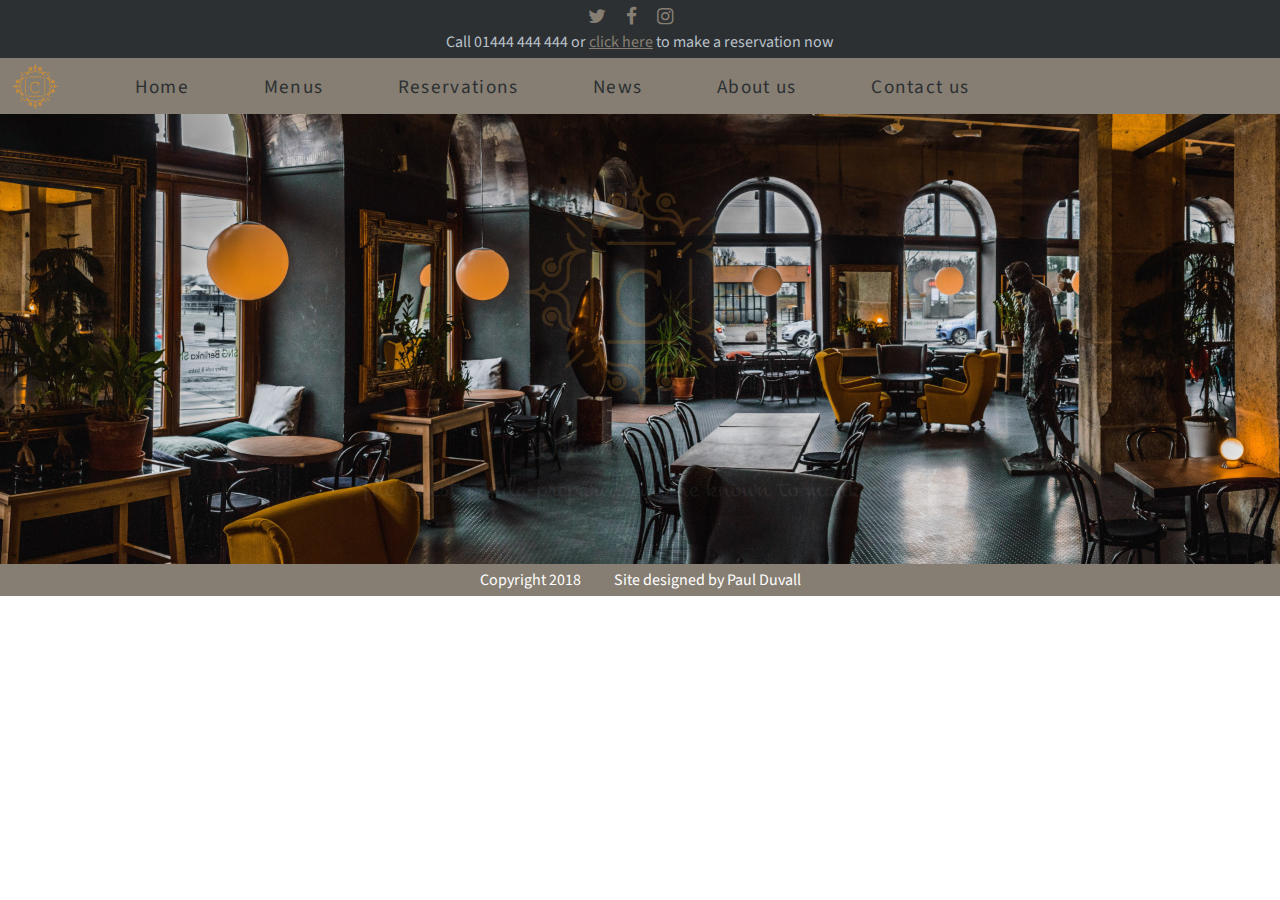
==== about_us.html @ 7b4ad269 "New pages added, bugs fixed on homepage, menu page build started" ====
<!DOCTYPE html>
<html lang="en">
<head>
  <meta charset="UTF-8">
  <meta name="viewport" content="width=device-width, initial-scale=1.0">
  <meta http-equiv="X-UA-Compatible" content="ie=edge">
  <title>Claude's restaurant - fine dining for all</title>
  <link rel="stylesheet" href="https://maxcdn.bootstrapcdn.com/font-awesome/4.3.0/css/font-awesome.min.css">
  <link href="https://fonts.googleapis.com/css?family=Source+Sans+Pro|Montez" rel="stylesheet">
  <!-- <link rel="stylesheet" type="text/css" href="css/animate.css"> -->
  <link rel="stylesheet" type="text/css" href="css/slicknav.min.css">
  <link rel="stylesheet" type="text/css" href="css/style.css">
  <link rel="stylesheet" type="text/css" href="css/responsive.css">
  
</head>
<body>

  <header>
    <section class="section--top">
      <div class="social_media_icons">
        <ul>
          <li><a href="#"><i class="fa fa-twitter"></i></a></li>
          <li><a href="#"><i class="fa fa-facebook"></i></a></li>
          <li><a href="#"><i class="fa fa-instagram"></i></a></li>
        </ul>
      </div>
      <p class="top_text">Call 01444 444 444 or <a href="#">click here</a> to make a reservation now</p>
    </section>

    <section class="section--nav">
      <img src="images/logo.gif" alt="Claude's logo" class="nav_logo">
      <nav>
        <ul class="menu" id="menu">
          <li><a href="index.html">Home</a></li>
          <li><a href="menus.html">Menus</a></li>
          <li><a href="reservations.html">Reservations</a></li>
          <li><a href="news.html">News</a></li>
          <li><a href="about_us.html">About us</a></li>
          <li><a href="contact_us.html">Contact us</a></li>
        </ul>
      </nav>
    </section>
</header>

  <!-- ******************** Hero image section ******************** -->

  <section class="section--hero">
      <img src="images/logo.gif" alt="Claudes restaurant logo" class="hero_logo">
      <p class="hero_text fancy_text">Welcome to Claude's!
      <br>The finest panda-prepared cuisine known to mankind...</p>
  </section>







    <!-- ********************* Footer section ********************* -->

    <footer>
      <span class="copyright">Copyright 2018</span> Site designed by Paul Duvall
    </footer>
  
    <script src="js/jquery-3.3.1.min.js" type="text/javascript"></script>
    <script src="js/jquery.slicknav.min.js" type="text/javascript"></script>
    <script src="js/script.js" type="text/javascript"></script>
  
  </body>
  </html>
---- css/style.css ----
:root {
  --clr-khaki: #5E583F;
  --clr-grey-dark: #2c3033;
  --clr-grey-light: #867E72;
  --clr-grey-bright: #B9C1C9;
  --clr-yellow: #DB922C;
}

* {
  box-sizing: border-box;
  margin: 0;
  padding: 0;
}

body {
  color: var(--clr-grey-light);
  font-family: 'Source Sans Pro', sans-serif;
  font-size: 1.2rem;
}

a {
  color: var(--clr-grey-light);
}

h1 {
  font-family: 'Montez', cursive;
  font-weight: 100;
  font-size: 2.4rem;
}

h2 {
  font-family: 'Montez', cursive;
  font-weight: 100;
  font-size: 2.4rem;
}

/* -------------------- SECTION TITLES ---------------------- */

.section_header {
  text-align: center;
  width: 100%;
  margin: 45px 10px 15px 10px;
}

/* -------------------- TOP SECTION ---------------------- */

.slicknav_menu {
  display: none;
  z-index: 1;
}

.section--top {
  display: flex;
  flex-direction: column;
  align-items: center;
  background: var(--clr-grey-dark);
  color: var(--clr-grey-bright);
}

.section--top ul {
  list-style: none;
  display: flex;
}

.section--top li {
  margin: 3px 20px 0 0;
}

.section--top i:hover {
  opacity: 0.7;
}

.section--top p {
  margin-bottom: 5px;
  font-size: 1rem;
}

/* --------------------- NAVIGATION ------------------------ */

.section--nav {
  margin: 0 auto;
  background: var(--clr-grey-light);
  text-align: center;
  /* z-index: 1; */
}

nav {
  color: var(--clr-grey-dark);  
  max-width: 80vw;
}

nav::after {
  content: '';
  display: block;
  height: 0;
  clear: left;
}

.nav_logo {
  width: 50px;
  margin: 3px 0 3px 10px;
  float: left;
}

nav ul {
  display: flex;
  justify-content: space-evenly;
  padding-top: 15px;
  list-style: none;
}

nav li {
  margin-left: 10px;
}

nav a {
  color: inherit;
  text-decoration: none;
  margin-left: 10px;
  letter-spacing: 1.3px;
}

nav a:hover {
  text-decoration: underline;
}

/* --------------------- HERO SECTION ------------------------ */

.section--hero {
  background-image: url(../images/hero-background.jpg);
  background-size: cover;
  background-repeat: no-repeat;
  min-height: 50vh;
  display: flex;
  flex-direction: column;
  align-items: center;
  justify-content: center;
}

.hero_logo {
  display: none;
  max-width: 20vw;
  min-width: 200px;
}

.fancy_text {
  display: none;
  font-family: 'Montez', cursive;
  font-size: 2rem;
  text-align: center;
  color: var(--clr-grey-bright);
  background: rgba(0,0,0,0.4);
  padding: 7px;
  border-radius: 5px;  
}

/* ---------------- AWARDS SECTION -------------------- */

.section--awards {
  display: flex;
  flex-direction: row;
  justify-content: center;
}

.section--awards div {
  display: flex;
  align-items: center;
}

.section--awards div img {
  padding: 15px;
  width: 25vw;
  max-width: 170px;
  filter: grayscale(100%);
}

.section--awards div img:hover {
  filter: grayscale(0);
}

/* ---------------- ABOUT SECTION -------------------- */

.section--about {
  /* border: 2px solid green; */
  display: flex;
  flex-direction: column;
  align-items: center;
}

.about_body {
  /* border: 2px solid red; */
  width: 80vw;
  max-width: 1300px;
  min-height: 500px;
  display: flex;
  flex-direction: row;
  align-items: center;
}

.about_text {
  margin: 10px;
  padding-left: 10px;
  min-width: 350px;
  max-width: 70vw;
}

.about_image {
  /* border: 2px solid purple; */
  margin-left: 10px;
  max-width: 100%;
  height: 100%;
}

.about_image img {
  width: 100%;
  min-width: 250px;
  border-radius: 5px;
}

.about_title {
  text-align: center;
}

.about_para {
  padding-bottom: 15px;
}


/* --------------------- MENU SECTION ------------------------ */

.section--menus {
  display: flex;
  justify-content: center;
  flex-wrap: wrap;
  background: white;
  font-size: 1rem;
}

.menu_item {
  position: relative;
  overflow: hidden;
  width: 350px;
  height: 280px;
  background-size: cover;
  color: white;
  border-radius: 5px;
  margin: 30px;
}

#menu_item_lunch {
  background-image: url(../images/menu-lunch.jpg);
}

#menu_item_dinner {
  background-image: url(../images/menu-dinner.jpg);
}

#menu_item_taster {
  background-image: url(../images/menu-taster.jpg);
}

.menu_info_top {
  background: rgba(0,0,0,0.5);
  padding: 5px 20px;
}

.menu_info_bottom {
  position: absolute; 
  bottom: -110px;
  width: 100%;
  max-height: 40%;
  padding: 15px 20px;
  background: rgba(0,0,0,0.5);
}

.menu_item:hover > .menu_info_bottom {
  display: inline;
  transition: ease 0.8s;
  bottom: 0;
}

/* ---------------- REVIEW SECTION -------------------- */

body {
  font-family: 'Source Sans Pro', sans-serif;
  color: #2c3033;
}

.section--reviews {
  display: flex;
  margin-bottom: 20px;
  justify-content: center;
  flex-wrap: wrap;
  background: white;
  font-size: 1rem;
}

.review_item {
  position: relative;
  overflow: hidden;
  margin: 10px;
  min-width: 220px;
  max-width: 350px;
  with: 100%;
  padding: 10px;
}

.author {
  display: block;
  position: relative;
  margin: 0;
  height: 80px;
  padding: 0 35px;
  z-index: 1;
}

.author img {
  position: absolute;
  display: block;
  padding-right: 10px;
  max-width: 100%;
  height: 80px;
  width: 80px;
  border-radius: 50%;
  right: 50%;
}

.author h4, .author span {
  left: 50%;
  position: absolute;
}

.author h4 {
  position: absolute;
  padding-bottom: 3px;
  bottom: 50%;
  margin: 0;
  font-family: 'Montez', cursive;
  font-size: 1.3rem;
}

.author span {
  position: absolute;
  top: 50%;
  padding-top: 3px;
  margin: 0;
  font-size: 0.9rem;
}

.review_words {
  background: white;
  -webkit-box-shadow: 2px 2px 10px 0px #867E72; 
  box-shadow: 2px 2px 10px 0px #867E72;
  border-radius: 5px;
  position: relative;
  display: block;
  margin: -40px 0 0 ;
  padding: 65px 50px 35px 50px;
  min-height: 220px;
}

.review_words:before,
.review_words:after {
  font-family: 'FontAwesome';
  content: "\201C";
  position: absolute;
  font-size: 50px;
  opacity: 0.3;
  font-style: normal;
}
.review_words:before {
  top: 55px;
  left: 20px;
}
.review_words:after {
  content: "\201D";
  right: 20px;
  bottom: 5px;
}

/* --------------------- FOOTER ------------------------ */

footer {
  padding: 5px;
  background: var(--clr-grey-light);
  color: white;
  text-align: center;
  font-size: 1rem;
}

footer .copyright {
  margin-right: 30px;
}
---- css/responsive.css ----
/* ---------------- RESPONSIVE MEDIA QUERIES -------------------- */

@media all and (max-width: 1000px) {
  /* -------- RESPONSIVE ABOUT SECTION ------------ */

  .about_body {
    flex-direction: column;
  }

  .about_image {
    max-width: 55%;
    text-align: center;
    overflow: hidden;
  }
  
  .about_image img {
    width: 55%;
    
  }

}

@media all and (max-width: 750px) {

  /* -------- RESPONSIVE ABOUT SECTION ------------ */

  .about_body {
    flex-direction: column;
  }

  /* -------- RESPONSIVE MENU ------------ */

  #menu {
    display: none;
  }

  .slicknav_menu {
    display: inline-block;
    position: fixed;
    right: 0;
    top: 0;
    background: var(--clr-grey-dark);
    width: 100%;
    text-align: right;
  }

  .slicknav_menu a {
    color: var(--clr-grey-light);  
    font-size: 1rem;
    letter-spacing: 1.3px;
  }

  /* -------- RESPONSIVE HERO ------------ */

  .nav_logo {
    width: 25%;
    min-width: 175  px;
    margin: 3px 0 3px 10px;
    float: none;
    margin: auto 0;
  }

  .hero_logo {
    display: none;
    height: 0;
  }

  .section--top p {
    z-index: 5;
  }

}

@media all and (max-width: 600px) {

  /* -------- RESPONSIVE TOP SECTION ------------ */
  .top_text {
    /* Removing the top call to action text */
    visibility: hidden;
  }
  
  /* -------- RESPONSIVE AWARDS ------------ */

  .awards {
    display: flex;
    flex-direction: column;
    align-items: center;
  }

  .awards div img {
    width: 50vw;
    max-width: 170px;
  }

}
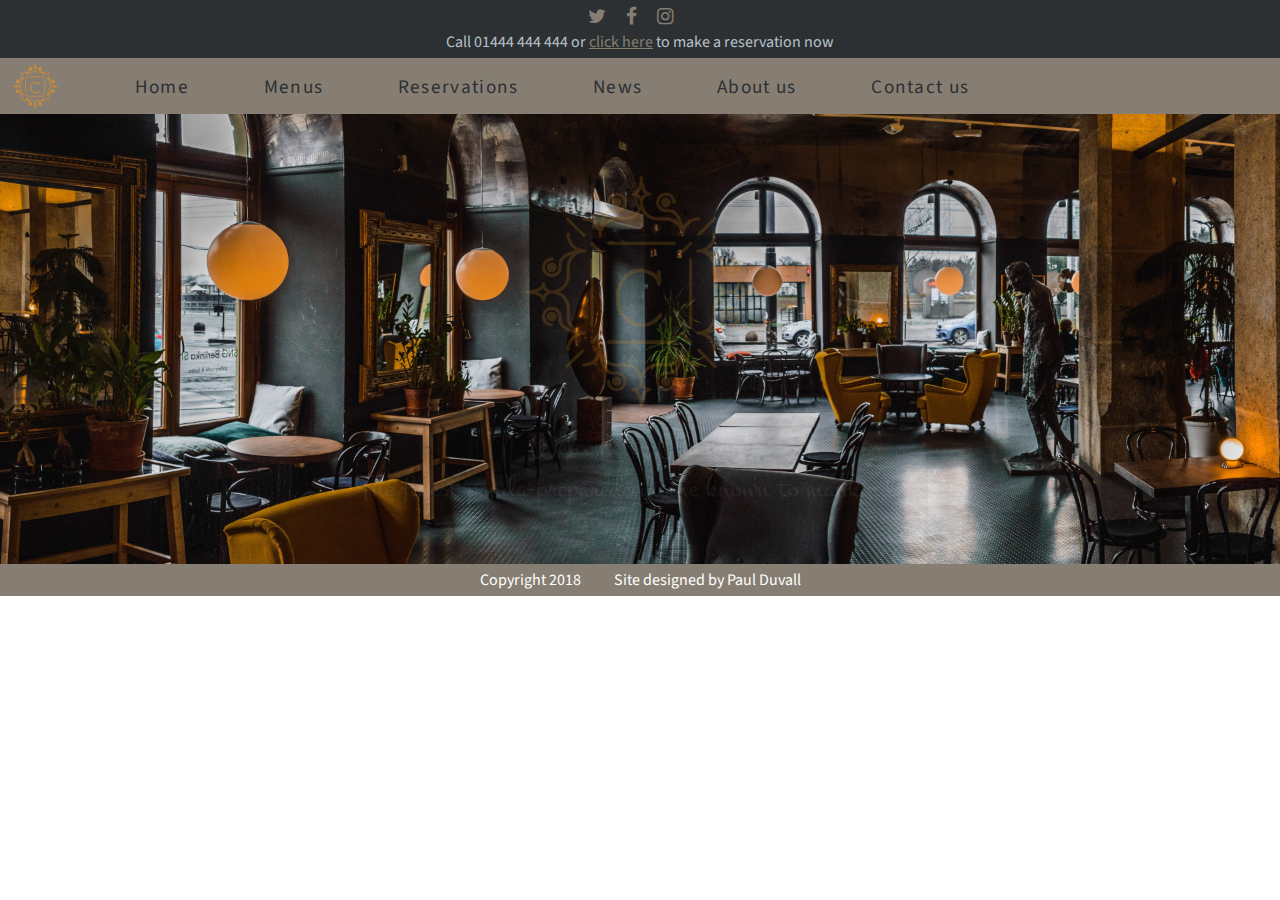
==== commit 192f4e9e: "Styling / layout of reservations page, reservations links on other pages updated" ====
--- a/about_us.html
+++ b/about_us.html
@@ -24,7 +24,7 @@
           <li><a href="#"><i class="fa fa-instagram"></i></a></li>
         </ul>
       </div>
-      <p class="top_text">Call 01444 444 444 or <a href="#">click here</a> to make a reservation now</p>
+      <p class="top_text">Call 01444 444 444 or <a href="reservations.html">click here</a> to make a reservation now</p>
     </section>
 
     <section class="section--nav">
--- a/css/style.css
+++ b/css/style.css
@@ -31,7 +31,12 @@
 h2 {
   font-family: 'Montez', cursive;
   font-weight: 100;
-  font-size: 2.4rem;
+  font-size: 2.8rem;
+}
+
+h3 {
+  font-family: 'Source Sans Pro', sans-serif;
+  font-size: 1.2rem;
 }
 
 /* -------------------- SECTION TITLES ---------------------- */
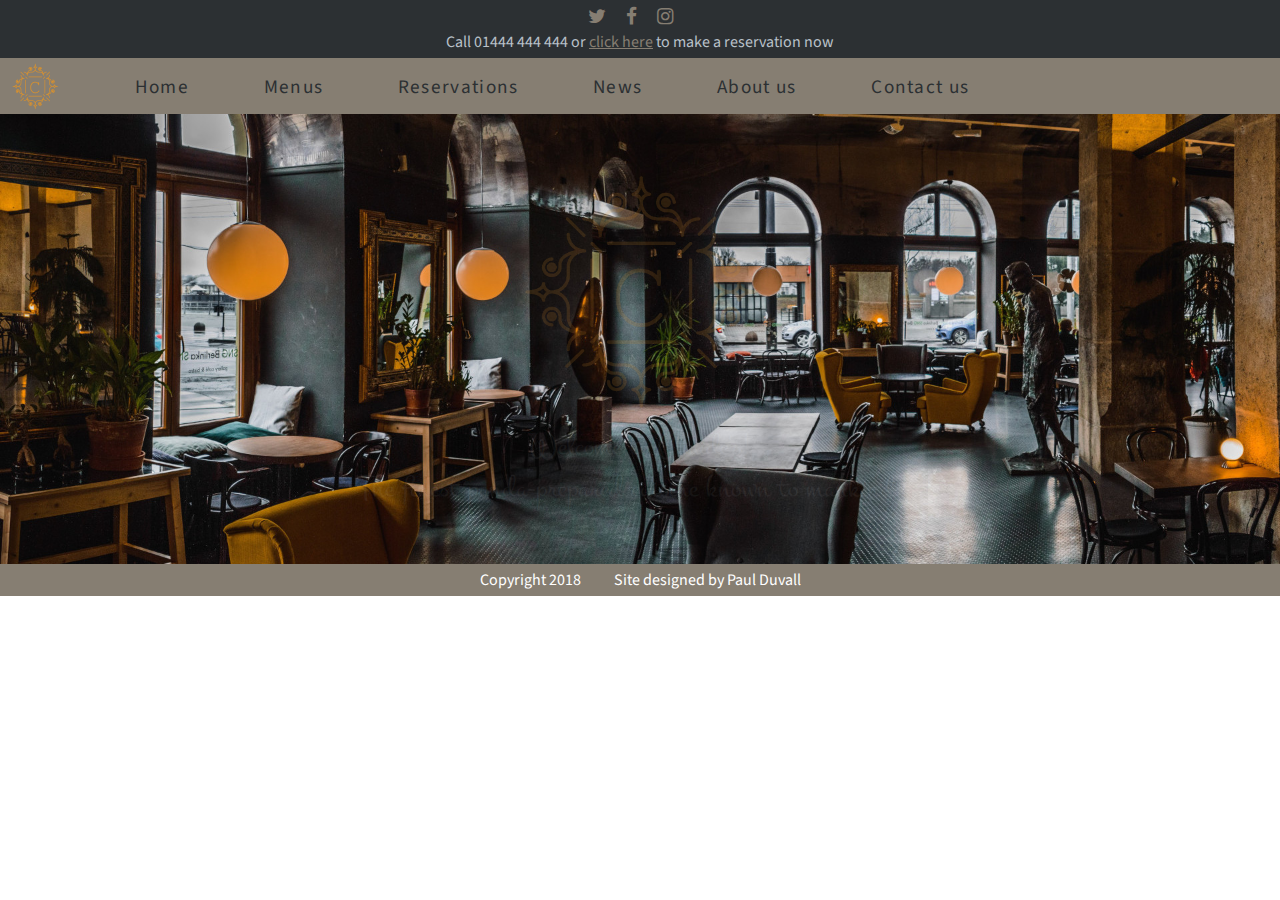
==== commit 42c7356d: "made reservations page responsive, add final styling to form, tidied up file structure for css files" ====
--- a/about_us.html
+++ b/about_us.html
@@ -10,7 +10,7 @@
   <!-- <link rel="stylesheet" type="text/css" href="css/animate.css"> -->
   <link rel="stylesheet" type="text/css" href="css/slicknav.min.css">
   <link rel="stylesheet" type="text/css" href="css/style.css">
-  <link rel="stylesheet" type="text/css" href="css/responsive.css">
+  <link rel="stylesheet" type="text/css" href="css/style-responsive.css">
   
 </head>
 <body>
--- a/css/style.css
+++ b/css/style.css
@@ -86,7 +86,6 @@
   margin: 0 auto;
   background: var(--clr-grey-light);
   text-align: center;
-  /* z-index: 1; */
 }
 
 nav {
@@ -186,14 +185,12 @@
 /* ---------------- ABOUT SECTION -------------------- */
 
 .section--about {
-  /* border: 2px solid green; */
   display: flex;
   flex-direction: column;
   align-items: center;
 }
 
 .about_body {
-  /* border: 2px solid red; */
   width: 80vw;
   max-width: 1300px;
   min-height: 500px;
@@ -210,7 +207,6 @@
 }
 
 .about_image {
-  /* border: 2px solid purple; */
   margin-left: 10px;
   max-width: 100%;
   height: 100%;
--- a/css/style-responsive.css
+++ b/css/style-responsive.css
@@ -0,0 +1,86 @@
+/* ---------------- RESPONSIVE MEDIA QUERIES -------------------- */
+
+@media all and (max-width: 1000px) {
+  /* -------- RESPONSIVE ABOUT SECTION ------------ */
+
+  .about_body {
+    flex-direction: column;
+  }
+
+  .about_image {
+    max-width: 55%;
+    text-align: center;
+    overflow: hidden;
+  }
+  
+  .about_image img {
+    width: 55%;
+  }
+}
+
+@media all and (max-width: 750px) {
+
+  /* -------- RESPONSIVE MENU ------------ */
+
+  #menu {
+    display: none;
+  }
+
+  .slicknav_menu {
+    display: inline-block;
+    position: fixed;
+    right: 0;
+    top: 0;
+    background: var(--clr-grey-dark);
+    width: 100%;
+    text-align: right;
+  }
+
+  .slicknav_menu a {
+    color: var(--clr-grey-light);  
+    font-size: 1rem;
+    letter-spacing: 1.3px;
+  }
+
+  /* -------- RESPONSIVE HERO ------------ */
+
+  .nav_logo {
+    width: 25%;
+    min-width: 175  px;
+    margin: 3px 0 3px 10px;
+    float: none;
+    margin: auto 0;
+  }
+
+  .hero_logo {
+    display: none;
+    height: 0;
+  }
+
+  .section--top p {
+    z-index: 5;
+  }
+}
+
+@media all and (max-width: 600px) {
+
+  /* -------- RESPONSIVE TOP SECTION ------------ */
+  .top_text {
+    /* Removing the top call to action text */
+    visibility: hidden;
+  }
+  
+  /* -------- RESPONSIVE AWARDS ------------ */
+
+  .awards {
+    display: flex;
+    flex-direction: column;
+    align-items: center;
+  }
+
+  .awards div img {
+    width: 50vw;
+    max-width: 170px;
+  }
+}
+
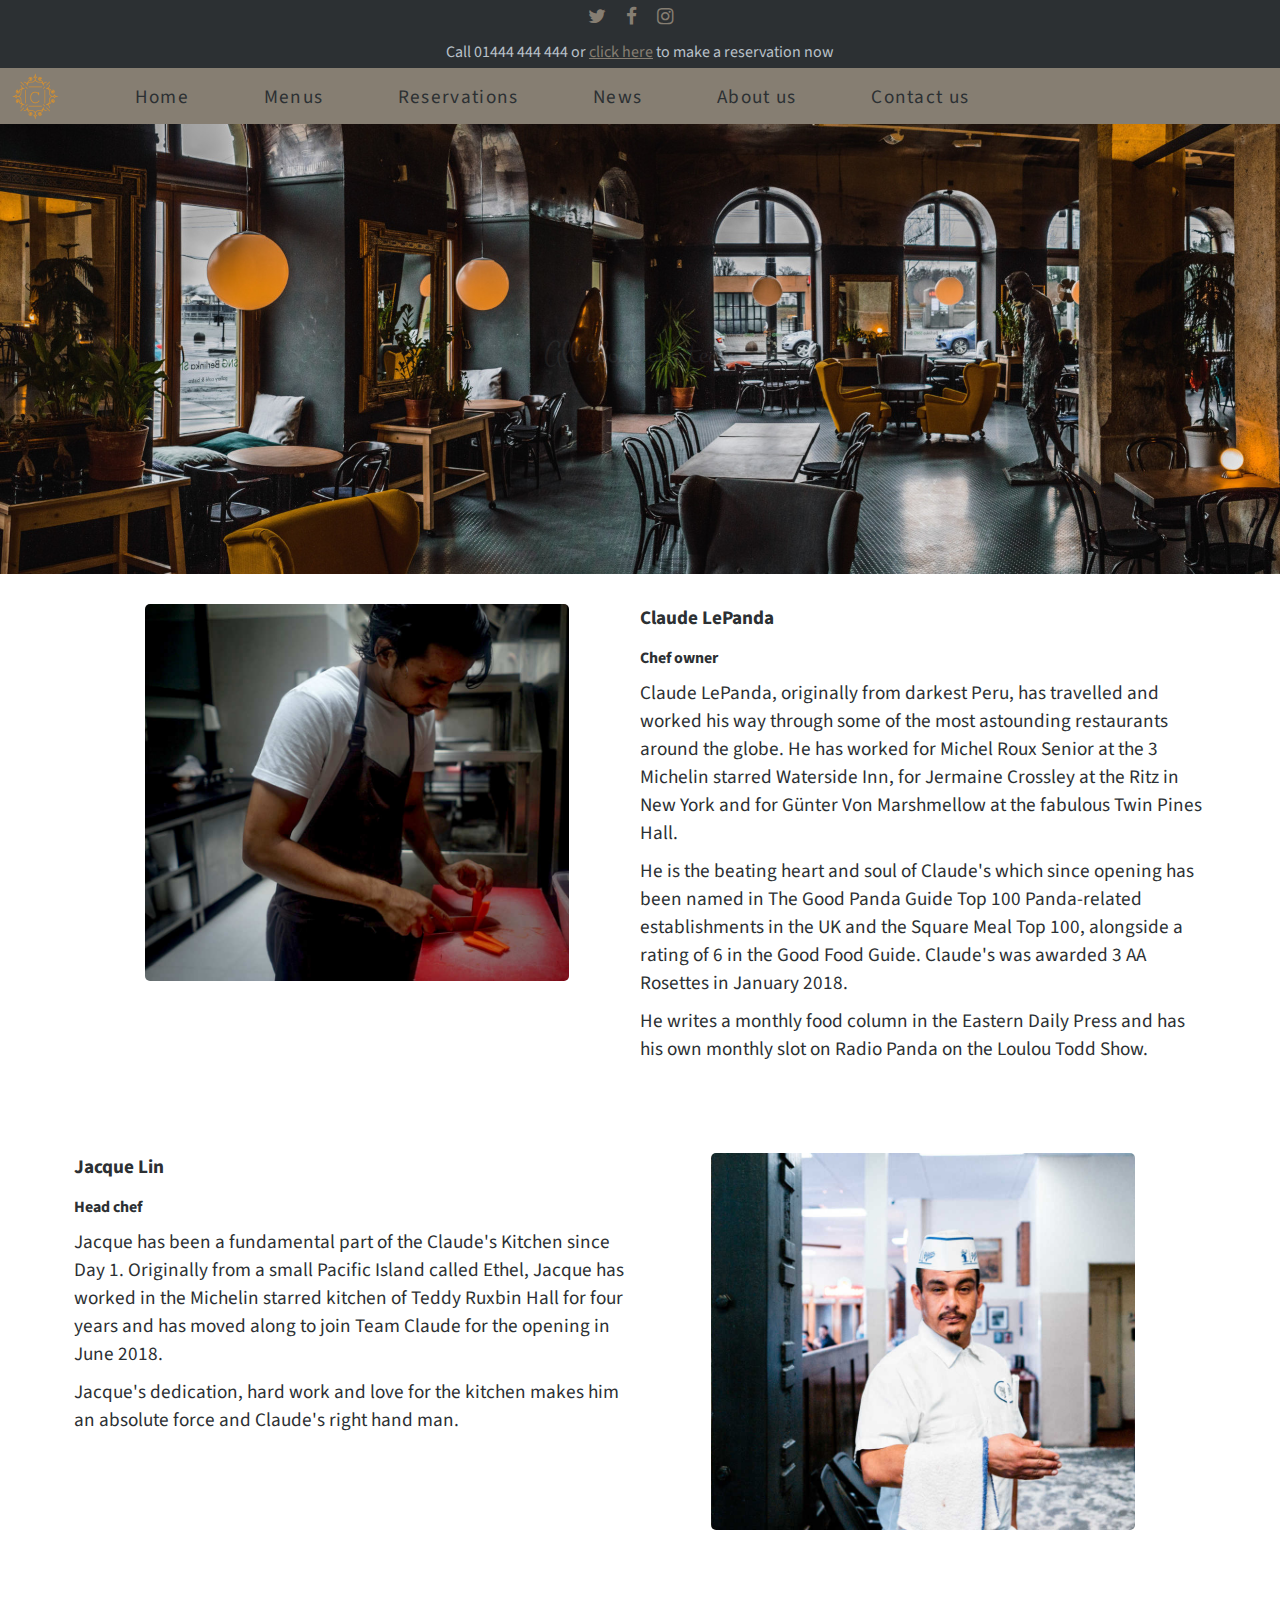
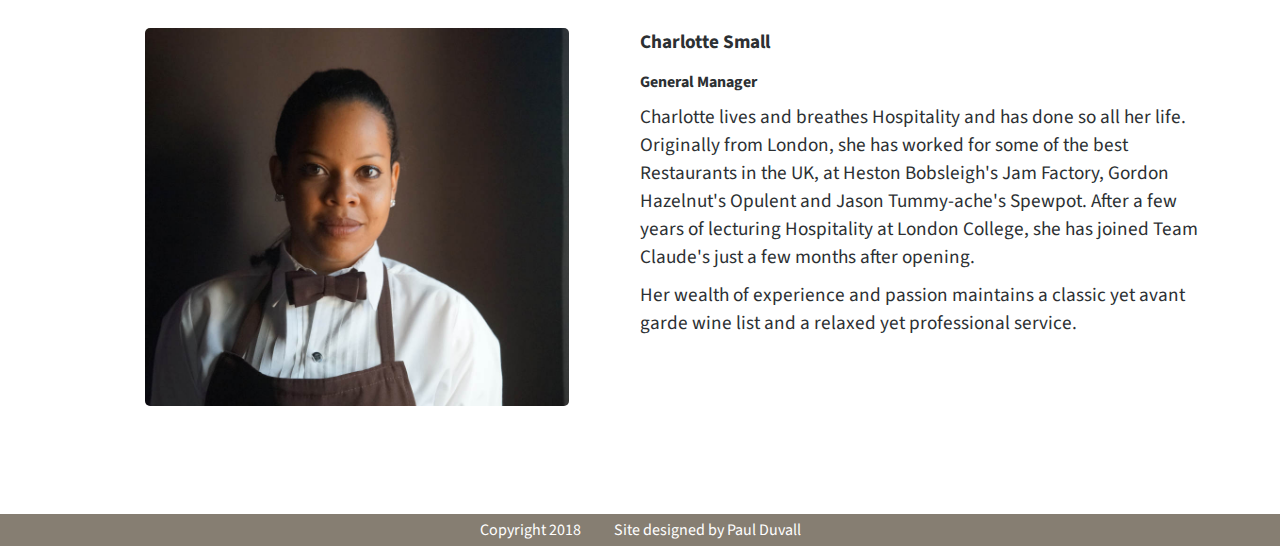
==== commit e056c9cf: "Content and css added for About Us page" ====
--- a/about_us.html
+++ b/about_us.html
@@ -7,10 +7,10 @@
   <title>Claude's restaurant - fine dining for all</title>
   <link rel="stylesheet" href="https://maxcdn.bootstrapcdn.com/font-awesome/4.3.0/css/font-awesome.min.css">
   <link href="https://fonts.googleapis.com/css?family=Source+Sans+Pro|Montez" rel="stylesheet">
-  <!-- <link rel="stylesheet" type="text/css" href="css/animate.css"> -->
   <link rel="stylesheet" type="text/css" href="css/slicknav.min.css">
   <link rel="stylesheet" type="text/css" href="css/style.css">
   <link rel="stylesheet" type="text/css" href="css/style-responsive.css">
+  <link rel="stylesheet" type="text/css" href="css/style-about-us.css">
   
 </head>
 <body>
@@ -45,16 +45,62 @@
   <!-- ******************** Hero image section ******************** -->
 
   <section class="section--hero">
-      <img src="images/logo.gif" alt="Claudes restaurant logo" class="hero_logo">
-      <p class="hero_text fancy_text">Welcome to Claude's!
-      <br>The finest panda-prepared cuisine known to mankind...</p>
+      <!-- <img src="images/logo.gif" alt="Claudes restaurant logo" class="hero_logo"> -->
+      <p class="hero_text fancy_text">All about our team</p>
   </section>
 
+  <!-- ******************** Main content section ******************** -->
+  
+  <div class="section--team">
+    <div class="team_member">
+      <div class="team_member_image">
+        <img src="images/team-claude.jpg" alt="Claude">
+      </div>
+      <div class="team_member_info">
+        <div class="team_member_intro">
+          <h4>Claude LePanda</h4>
+          <h5>Chef owner</h5>
+        </div>
+        <div class="team_member_text">
+          <p>Claude LePanda, originally from darkest Peru, has travelled and worked his way through some of the most astounding restaurants around the globe. He has worked for Michel Roux Senior at the 3 Michelin starred Waterside Inn, for Jermaine Crossley at the Ritz in New York and for Günter Von Marshmellow at the fabulous Twin Pines Hall.</p>
+          <p>He is the beating heart and soul of Claude's which since opening has been named in The Good Panda Guide Top 100 Panda-related establishments in the UK and the Square Meal Top 100, alongside a rating of 6 in the Good Food Guide. Claude's was awarded 3 AA Rosettes in January 2018.</p>
+          <P>He writes a monthly food column in the Eastern Daily Press and has his own monthly slot on Radio Panda on the Loulou Todd Show. </P>
+        </div>
+      </div>
+    </div>
+    
+    <div class="team_member">
+      <div class="team_member_info">
+        <div class="team_member_intro">
+          <h4>Jacque Lin</h4>
+          <h5>Head chef</h5>
+        </div>
+        <div class="team_member_text">
+          <p>Jacque has been a fundamental part of the Claude's Kitchen since Day 1. Originally from a small Pacific Island called Ethel, Jacque has worked in the Michelin starred kitchen of Teddy Ruxbin Hall for four years and has moved along to join Team Claude for the opening in June 2018.</p>
+          <p>Jacque's dedication, hard work and love for the kitchen makes him an absolute force and Claude's right hand man.</p>
+        </div>
+      </div>
+      <div class="team_member_image">
+        <img src="images/team-jacque.jpg" alt="Jacque">
+      </div>
+    </div>
 
-
-
-
-
+    <div class="team_member">
+      <div class="team_member_image">
+          <img src="images/team-charlotte.jpg" alt="Charlotte">
+      </div>
+      <div class="team_member_info">
+        <div class="team_member_intro">
+          <h4>Charlotte Small</h4>
+          <h5>General Manager</h5>
+        </div>
+        <div class="team_member_text">
+          <p>Charlotte lives and breathes Hospitality and has done so all her life. Originally from London, she has worked for some of the best Restaurants in the UK, at Heston Bobsleigh's Jam Factory, Gordon Hazelnut's Opulent and Jason Tummy-ache's Spewpot. After a few years of lecturing Hospitality at London College, she has joined Team Claude's   just a few months after opening.</p>
+          <p>Her wealth of experience and passion maintains a classic yet avant garde wine list and a relaxed yet professional service.</p>
+        </div>
+      </div>
+    </div>
+  </div>
 
     <!-- ********************* Footer section ********************* -->
 
--- a/css/style.css
+++ b/css/style.css
@@ -22,6 +22,10 @@
   color: var(--clr-grey-light);
 }
 
+p {
+  margin-top: 10px;
+}
+
 h1 {
   font-family: 'Montez', cursive;
   font-weight: 100;
@@ -37,6 +41,10 @@
 h3 {
   font-family: 'Source Sans Pro', sans-serif;
   font-size: 1.2rem;
+}
+
+h4 {
+  padding-bottom: 15px;
 }
 
 /* -------------------- SECTION TITLES ---------------------- */
--- a/css/style-about-us.css
+++ b/css/style-about-us.css
@@ -0,0 +1,32 @@
+.section--team {
+  /* border: 2px solid green; */
+  margin: 10px;
+  padding: 10px;
+  display: flex;
+  flex-direction: column;
+  align-items: center;
+}
+
+.team_member {
+  display: flex;
+  flex-direction: row;
+  padding: 10px 10px 80px 10px;
+  width: 90vw;
+}
+
+.team_member_image {
+  /* border: 2px solid red; */
+  width: 50vw;
+  text-align: center;
+}
+
+.team_member_image img {
+  width: 75%;
+  min-width: 250px;
+  border-radius: 5px;
+}
+
+.team_member_info {
+  /* border: 2px solid purple; */
+  width: 50vw;
+}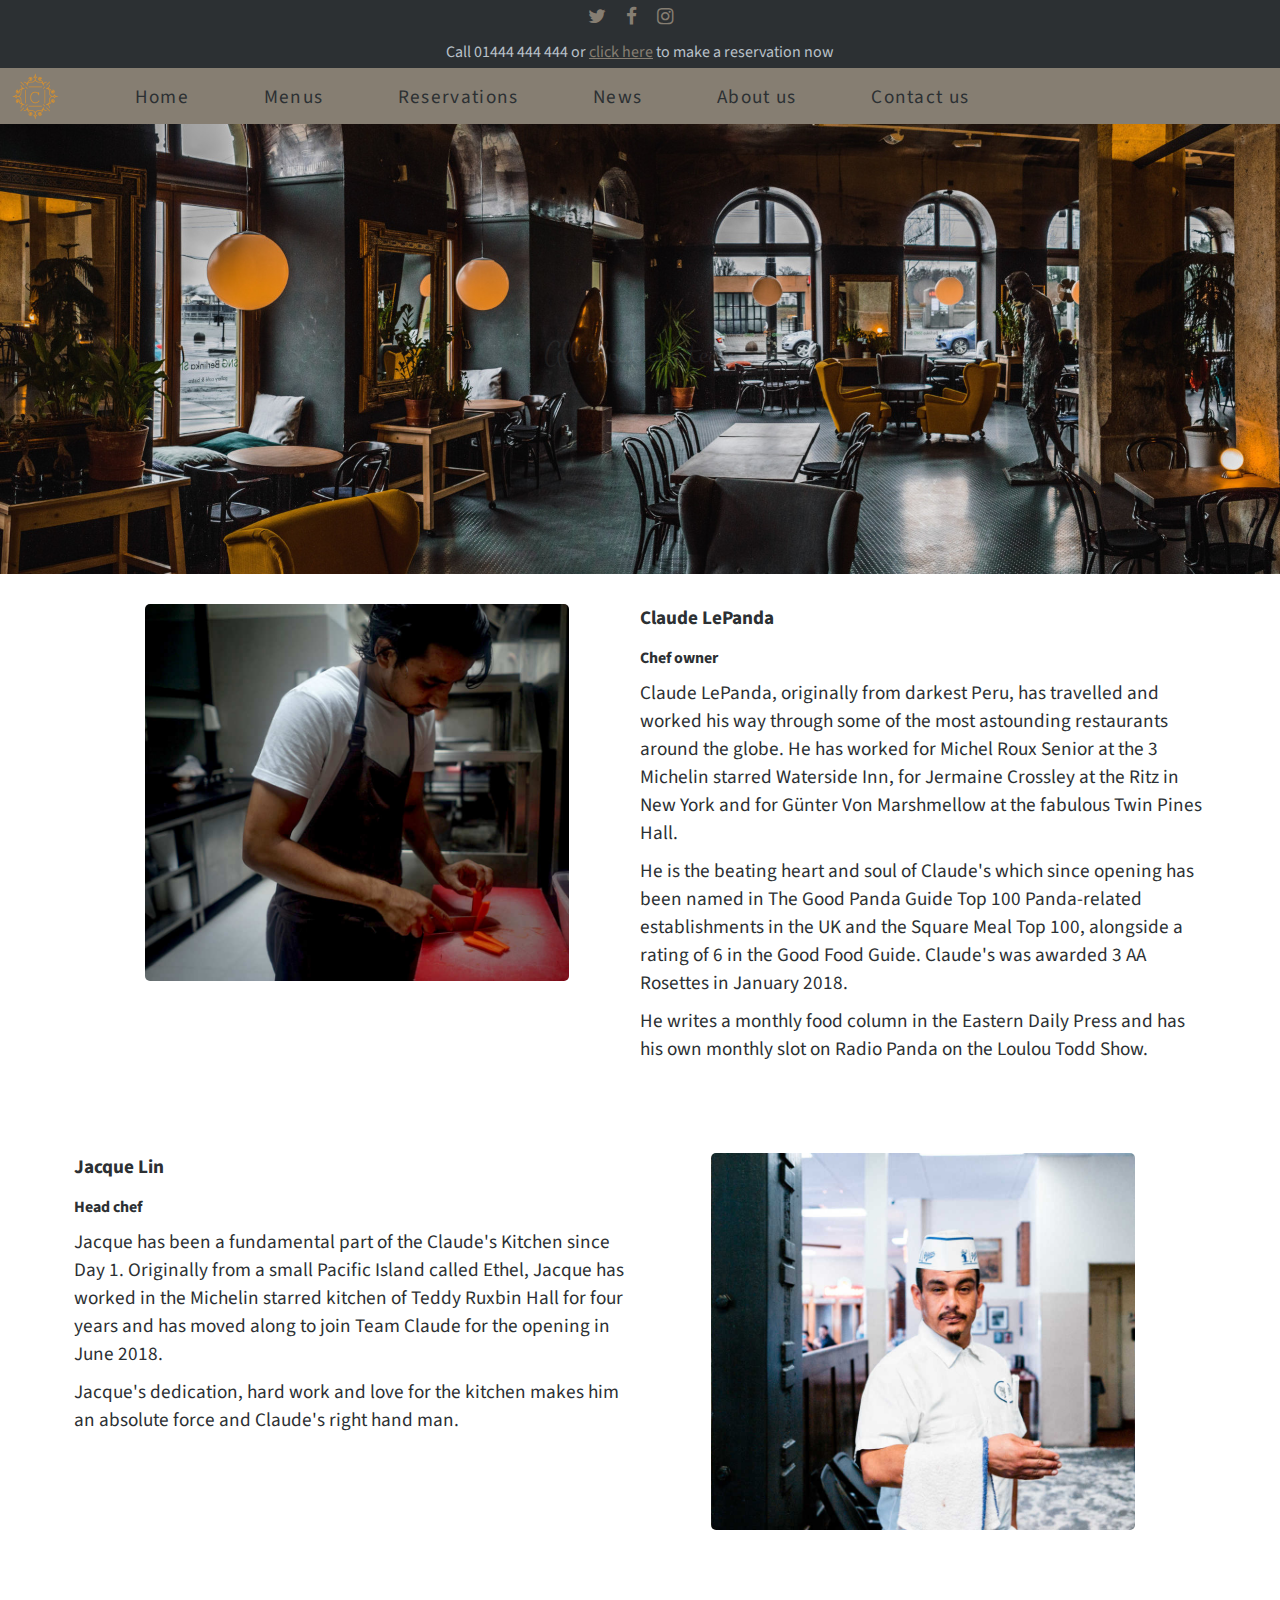
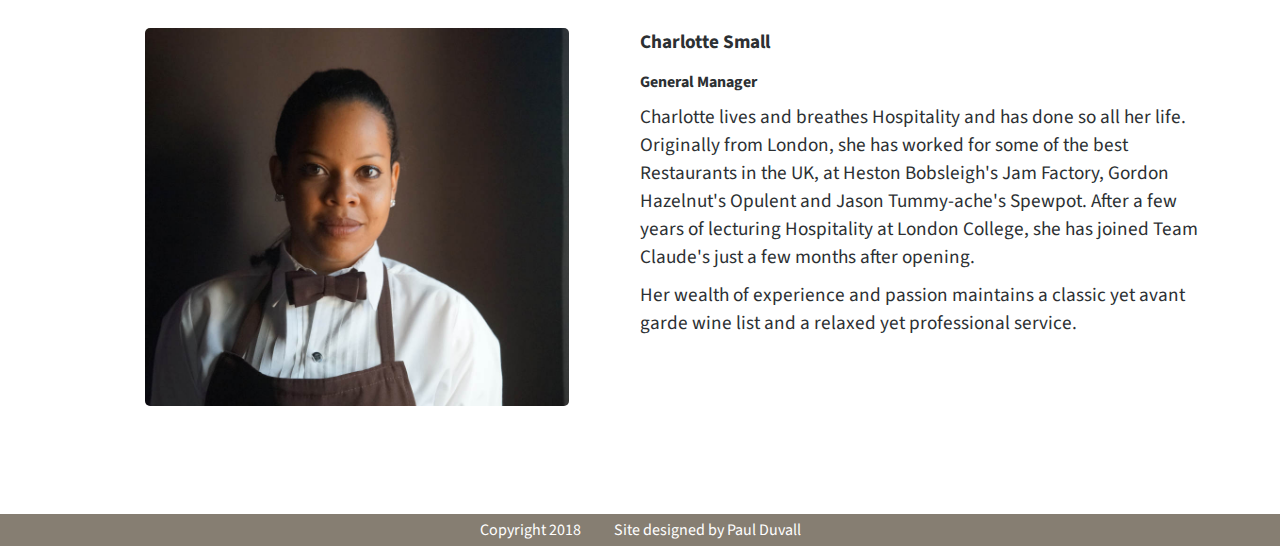
==== commit f962db00: "About us page made responsive" ====
--- a/about_us.html
+++ b/about_us.html
@@ -11,6 +11,7 @@
   <link rel="stylesheet" type="text/css" href="css/style.css">
   <link rel="stylesheet" type="text/css" href="css/style-responsive.css">
   <link rel="stylesheet" type="text/css" href="css/style-about-us.css">
+  <link rel="stylesheet" type="text/css" href="css/style-about-us-responsive.css">
   
 </head>
 <body>
@@ -70,7 +71,7 @@
     </div>
     
     <div class="team_member">
-      <div class="team_member_info">
+      <div class="team_member_info team_member_info_odd">
         <div class="team_member_intro">
           <h4>Jacque Lin</h4>
           <h5>Head chef</h5>
@@ -80,7 +81,7 @@
           <p>Jacque's dedication, hard work and love for the kitchen makes him an absolute force and Claude's right hand man.</p>
         </div>
       </div>
-      <div class="team_member_image">
+      <div class="team_member_image team_member_image_odd">
         <img src="images/team-jacque.jpg" alt="Jacque">
       </div>
     </div>
--- a/css/style-about-us.css
+++ b/css/style-about-us.css
@@ -1,3 +1,5 @@
+
+
 .section--team {
   /* border: 2px solid green; */
   margin: 10px;
@@ -17,6 +19,7 @@
 .team_member_image {
   /* border: 2px solid red; */
   width: 50vw;
+  min-width: 350px;
   text-align: center;
 }
 
--- a/css/style-about-us-responsive.css
+++ b/css/style-about-us-responsive.css
@@ -0,0 +1,29 @@
+/* ---------------- RESPONSIVE MEDIA QUERIES -------------------- */
+
+@media all and (max-width: 1000px) {  
+  .team_member {
+    flex-direction: column;
+  }
+
+  .team_member_info {
+    padding-top: 15px;
+    width: 60vw;
+  }
+
+  .team_member_info_odd {
+    order: 2;
+  }
+}
+
+@media all and (max-width: 600px) {
+  .team_member_info {
+    padding-top: 15px;
+    width: 80vw;
+  }
+
+  .team_member_info_odd {
+    order: 2;
+  }
+
+}
+
